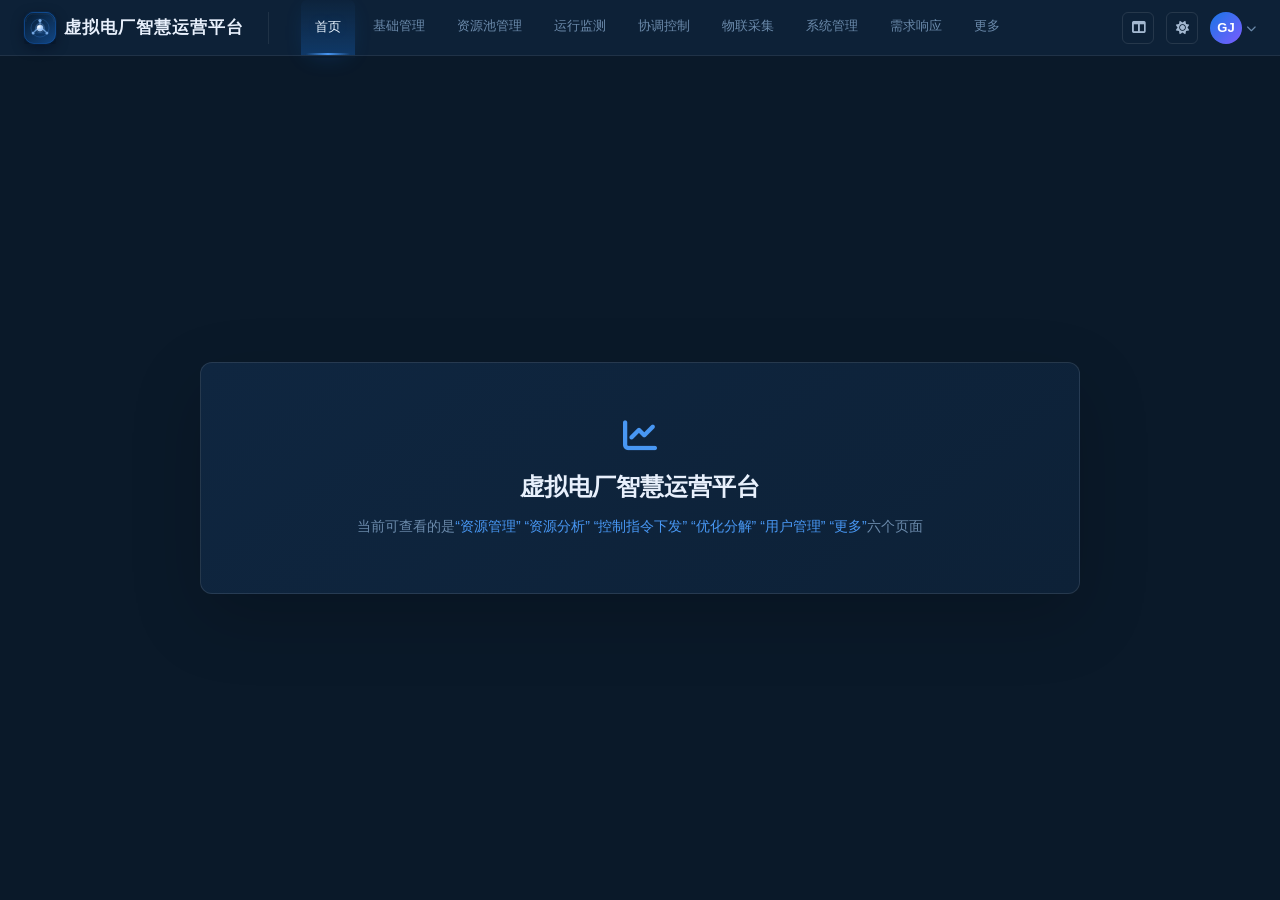
==== index.html @ 4fdeabca "Restore original bold system title: index.html" ====
<!DOCTYPE html>
<html lang="zh-CN" data-theme="dark" data-nav-layout="top">
<head>
<meta charset="UTF-8">
<meta name="viewport" content="width=device-width,initial-scale=1.0">
<title>虚拟电厂智慧运营平台</title>
<link rel="stylesheet" href="https://cdnjs.cloudflare.com/ajax/libs/font-awesome/6.5.1/css/all.min.css">
<style>
:root{--page-bg:#071526;--card-bg:#0d2137;--border:rgba(127,179,239,.16);--text:#e8f0fc;--muted:#8fa7c2;--primary:#4897f3;font-family:"Microsoft YaHei","PingFang SC",sans-serif}*{box-sizing:border-box}body{margin:0;min-width:1180px;color:var(--text);background:radial-gradient(circle at 75% 12%,rgba(23,118,229,.13),transparent 32%),var(--page-bg)}.header{height:56px;display:flex;align-items:center;padding:0 24px;background:rgba(13,33,55,.98);border-bottom:1px solid var(--border)}.brand{display:flex;align-items:center;gap:8px;padding-right:24px;margin-right:28px;border-right:1px solid var(--border)}.logo{width:32px;height:32px;display:grid;place-items:center;border-radius:10px;background:linear-gradient(145deg,#061d35,#114480);border:1px solid rgba(23,118,229,.3);color:#b9d9ff}.brand span{font-size:17px;font-weight:700;letter-spacing:1px;white-space:nowrap}.nav{height:100%;display:flex;gap:4px}.item{position:relative;display:flex;align-items:center;padding:0 14px;font-size:13px;font-weight:500;color:var(--muted);cursor:pointer}.item:hover{color:var(--text);background:rgba(72,151,243,.06)}.item.active{font-weight:600;color:var(--text);background:linear-gradient(rgba(23,118,229,.03),rgba(23,118,229,.24))}.item.active:after{content:"";position:absolute;left:12%;right:12%;bottom:0;height:2px;background:var(--primary)}.submenu{display:none;position:absolute;left:0;top:52px;z-index:10;min-width:156px;padding:6px;background:#fff;border:1px solid #dce6f2;border-radius:6px;box-shadow:0 10px 30px rgba(0,0,0,.22)}.item:hover .submenu{display:block}.sub{height:34px;display:flex;align-items:center;padding:0 12px;border-radius:4px;color:#52667d;font-weight:500;white-space:nowrap}.sub:hover{color:#1776e5;background:#edf5ff}.content{height:calc(100vh - 56px);display:grid;place-items:center;padding:32px}.welcome{width:min(880px,75vw);padding:56px;text-align:center;border:1px solid var(--border);border-radius:12px;background:linear-gradient(145deg,rgba(15,38,64,.92),rgba(9,27,47,.92));box-shadow:0 24px 70px rgba(0,0,0,.18)}.welcome i{font-size:34px;color:var(--primary);margin-bottom:18px}.welcome h1{margin:0 0 12px;font-size:24px}.welcome p{margin:0;color:var(--muted);font-size:14px}
</style>
<link rel="stylesheet" href="shared-theme.css"><link rel="stylesheet" href="shared-navigation.css?v=20260827-3"><link rel="stylesheet" href="shared-primary-menu-active.css">
<style>
body{min-width:0;background:var(--page-bg);font-family:var(--font-sans);color:var(--text-primary)}
.content{height:calc(100vh - var(--header-h));display:grid;place-items:center;padding:32px}
.welcome{width:min(880px,75vw);padding:56px;text-align:center;border:1px solid var(--border-default);border-radius:12px;background:linear-gradient(145deg,var(--card-bg-alt),var(--card-bg));box-shadow:0 24px 70px rgba(0,0,0,.18)}
.welcome i{font-size:34px;color:var(--primary-400);margin-bottom:18px}.welcome h1{margin:0 0 12px;color:var(--text-primary);font-size:24px;font-weight:700;line-height:32px}.welcome p{margin:0;color:var(--text-muted);font-size:14px;font-weight:400;line-height:22px}.welcome-link{color:var(--primary-400);text-decoration:none;cursor:pointer}.welcome-link:hover{color:var(--primary-300);text-decoration:underline;text-underline-offset:3px}.welcome-link:focus-visible{outline:2px solid var(--border-active);outline-offset:2px;border-radius:2px}
@media(max-width:767px){.content{padding:16px}.welcome{width:100%;padding:32px 24px}}
</style>
</head>
<body>
<header class="header"><div class="header-left"><div class="header-logo"><div class="header-logo-icon"><img src="vpp-logo.svg" width="32" height="32" alt=""></div><span class="header-logo-title">虚拟电厂智慧运营平台</span></div><nav class="header-nav"><div class="header-nav-item active">首页</div><div class="header-nav-item">基础管理</div><div class="header-nav-item header-nav-dropdown">资源池管理<div class="header-submenu"><div class="header-submenu-item" onclick="location.href='resource-list.html'">资源管理</div><div class="header-submenu-item">聚合管理</div><div class="header-submenu-item" onclick="location.href='resource-analysis.html'">资源分析</div></div></div><div class="header-nav-item header-nav-dropdown" tabindex="0" aria-expanded="false">运行监测<div class="header-submenu"><div class="header-submenu-item">历史数据查询</div><div class="header-submenu-item" onclick="location.href='control-command.html'">控制指令下发</div></div></div><div class="header-nav-item header-nav-dropdown">协调控制<div class="header-submenu"><div class="header-submenu-item">负荷预测</div><div class="header-submenu-item">方案管理</div><div class="header-submenu-item" onclick="location.href='optimization-decomposition.html'">优化分解</div><div class="header-submenu-item">分解下发审核</div><div class="header-submenu-item">响应方案管理监视</div></div></div><div class="header-nav-item">物联采集</div><div class="header-nav-item header-nav-dropdown">系统管理<div class="header-submenu"><div class="header-submenu-item" onclick="location.href='user-management.html'">用户管理</div><div class="header-submenu-item">角色管理</div><div class="header-submenu-item">权限管理</div></div></div><div class="header-nav-item">需求响应</div><div class="header-nav-item" onclick="location.href='filter-layout-examples.html'">更多</div></nav></div><div class="header-right"><button class="nav-layout-toggle" id="navLayoutToggle" onclick="toggleNavLayout()" aria-label="切换菜单布局"><i class="fa-solid fa-table-columns"></i></button><button class="theme-toggle" id="themeToggle" onclick="toggleTheme()" aria-label="切换主题"><i class="fa-solid fa-sun"></i></button><div class="header-avatar-wrapper"><div class="header-avatar">GJ</div><i class="fa-solid fa-chevron-down header-avatar-arrow"></i></div></div></header>
<main class="content"><section class="welcome"><i class="fa-solid fa-chart-line"></i><h1>虚拟电厂智慧运营平台</h1><p>当前可查看的是<a class="welcome-link" href="resource-list.html">“资源管理”</a> <a class="welcome-link" href="resource-analysis.html">“资源分析”</a> <a class="welcome-link" href="control-command.html">“控制指令下发”</a> <a class="welcome-link" href="optimization-decomposition.html">“优化分解”</a> <a class="welcome-link" href="user-management.html">“用户管理”</a> <a class="welcome-link" href="filter-layout-examples.html">“更多”</a>六个页面</p></section></main>
<script>function updateButtons(){const light=document.documentElement.dataset.theme==='light',side=document.documentElement.dataset.navLayout==='side';themeToggle.innerHTML='<i class="fa-solid fa-'+(light?'moon':'sun')+'"></i>';navLayoutToggle.innerHTML='<i class="fa-solid fa-'+(side?'window-maximize':'table-columns')+'"></i>'}function toggleTheme(){const root=document.documentElement;root.dataset.theme=root.dataset.theme==='light'?'dark':'light';localStorage.setItem('vpp-theme',root.dataset.theme);updateButtons()}function toggleNavLayout(){const root=document.documentElement;root.dataset.navLayout=root.dataset.navLayout==='side'?'top':'side';localStorage.setItem('vpp-nav-layout',root.dataset.navLayout);updateButtons()}document.documentElement.dataset.theme=localStorage.getItem('vpp-theme')||'dark';document.documentElement.dataset.navLayout=localStorage.getItem('vpp-nav-layout')||'top';updateButtons();</script></body>
</html>
---- shared-theme.css ----
/* Global theme tokens: the single visual source consumed by every prototype page. */
:root {
  --page-bg:#0A1929; --page:#0A1929;
  --card-bg:#0D2137; --card:#0D2137;
  --card-bg-alt:#0F2640; --card-alt:#0F2640; --surface-overlay:#0F2640;
  --text-primary:#E8F0FC; --text:#E8F0FC;
  --text-secondary:#A3B8D0; --secondary:#A3B8D0;
  --text-muted:#6B8AAB; --muted:#6B8AAB;
  --text-disabled:#4A5A70; --disabled:#4A5A70;
  --primary-300:#7FB3EF; --primary-400:#4897F3; --primary-500:#1776E5; --primary-600:#095AB8;
  --primary:#1776E5; --primary-light:#4897F3;
  --cyan-500:#00D4FF; --orange-500:#FFB547; --green-500:#00D68F; --red-500:#FF5757;
  --border-default:rgba(255,255,255,.10); --border-hover:rgba(255,255,255,.15);
  --border-active:rgba(22,104,220,.30); --border-divider:rgba(255,255,255,.08);
  --border-subtle:rgba(255,255,255,.06); --border-secondary:rgba(22,104,220,.45);
  --table-head-bg:#132D4A;
  --hover-bg:rgba(72,151,243,.07); --hover:rgba(72,151,243,.07);
  --overlay-shadow:0 8px 24px rgba(0,0,0,.40);
  --header-h:56px; --nav-sidebar-w:220px;
  --font-sans:-apple-system,BlinkMacSystemFont,"Segoe UI",Roboto,"PingFang SC","Noto Sans SC","Microsoft YaHei",sans-serif;
  --font:var(--font-sans);
}
:root[data-theme="light"] {
  --page-bg:#F3F7FC; --page:#F3F7FC;
  --card-bg:#FFF; --card:#FFF; --card-bg-alt:#FFF; --card-alt:#FFF; --surface-overlay:#FFF;
  --text-primary:#172B43; --text:#172B43; --text-secondary:#52667D; --secondary:#52667D;
  --text-muted:#75879A; --muted:#75879A; --text-disabled:#9BA9B8; --disabled:#9BA9B8;
  --border-default:rgba(23,43,67,.16); --border-hover:rgba(23,43,67,.24);
  --border-active:rgba(22,104,220,.38); --border-divider:rgba(25,56,89,.10);
  --border-subtle:rgba(23,43,67,.08); --hover-bg:rgba(23,118,229,.06); --hover:rgba(23,118,229,.06);
  --table-head-bg:#E5EDF7;
  --overlay-shadow:0 8px 24px rgba(23,43,67,.14);
}
body:has(.welcome) .content { margin-top:var(--header-h); }
---- shared-navigation.css ----
@font-face {
  font-family: "Alimama ShuHeiTi";
  font-weight: 700;
  src: url("https://at.alicdn.com/wf/webfont/kfq1sgJFWQ6g/cPCrTL8ewntCCMPMNgo40.woff2") format("woff2"),
       url("https://at.alicdn.com/wf/webfont/kfq1sgJFWQ6g/fu9Q_dW8qzsGtfSSU60a3.woff") format("woff");
  font-display: swap;
}

.header {
  position: fixed;
  inset: 0 0 auto;
  z-index: 200;
  height: var(--header-h, 56px);
  display: flex;
  align-items: stretch;
  padding: 0 24px;
  background: var(--card-bg, var(--card));
  border-bottom: 1px solid var(--border-divider, var(--divider));
}
.header-left { display: flex; align-items: center; min-width: 0; gap: 24px; }
.header-logo { display: flex; align-items: center; gap: 8px; padding-right: 24px; margin-right: 8px; border-right: 1px solid var(--border-divider, var(--divider)); white-space: nowrap; }
.header-logo-icon { width: 32px; height: 32px; flex: 0 0 32px; display: flex; align-items: center; justify-content: center; border-radius: 10px; background: linear-gradient(145deg,#061D35 0%,#0B2B4F 35%,#114480 100%); border: 1px solid rgba(23,118,229,.30); box-shadow: 0 4px 12px rgba(3,12,27,.50),0 0 0 1px rgba(23,118,229,.08),inset 0 1px 0 rgba(255,255,255,.05); }
.header-logo-icon svg { width: 20px; height: 20px; }
.header-logo-title { font-family: "Alimama ShuHeiTi", var(--font-sans, var(--font)); font-size: 17px; font-weight: 700; font-style: normal; line-height: 24px; letter-spacing: 1px; color: var(--text-primary, var(--text)); white-space: nowrap; }
.header-nav { height: 100%; display: flex; align-items: stretch; gap: 4px; }
.header-logo-title { font-synthesis:weight; -webkit-font-smoothing:antialiased; -moz-osx-font-smoothing:grayscale; }
.header-nav-item,.header-submenu-item { font-synthesis:none; -webkit-font-smoothing:antialiased; -moz-osx-font-smoothing:grayscale; text-rendering:geometricPrecision; }
.header-nav-item,.header-submenu-item { font-family: var(--font-sans, var(--font)); font-size: 13px; font-weight: 500; font-style: normal; line-height: 1.4; letter-spacing: 0; }
.header-nav-item { position: relative; display: flex; align-items: center; padding: 6px 14px; margin-bottom: -1px; border-bottom: 3px solid transparent; border-radius: 6px 6px 0 0; color: var(--text-muted, var(--muted)); white-space: nowrap; cursor: pointer; user-select: none; transition: all 200ms ease; }
.header-nav-item::after { content:""; position:absolute; left:50%; right:auto; bottom:0; width:0; height:2px; border-radius:2px 2px 0 0; transform:translateX(-50%); background:linear-gradient(90deg,transparent 0%,rgba(72,151,243,.3) 15%,#4897F3 35%,#7FB3EF 50%,#4897F3 65%,rgba(72,151,243,.3) 85%,transparent 100%); opacity:0; transition:all 300ms cubic-bezier(.4,0,.2,1); }
.header-nav-item::before { content:""; position:absolute; top:0; left:22%; right:22%; height:1px; background:linear-gradient(90deg,transparent,rgba(72,151,243,.35),transparent); opacity:0; transition:all 250ms ease; }
.header-nav-item:hover { color: var(--text-primary, var(--text)); background: rgba(72,151,243,.06); box-shadow: inset 0 -1px 0 rgba(23,118,229,.15); }
.header-nav-item:hover::after { width:50%; opacity:.6; }.header-nav-item:hover::before { opacity:.4; }
.header-nav-item.active { margin-bottom: -3px; color: #E8F4FF; font-weight: 600; background: linear-gradient(180deg,rgba(23,118,229,.03),rgba(23,118,229,.28)); box-shadow: 0 4px 24px -10px rgba(23,118,229,.32); }
.header-nav-item.active::before { opacity:1; background:linear-gradient(90deg,transparent,rgba(72,151,243,.5),transparent); }
.header-nav-item.active::after { left:10%; right:10%; width:auto; transform:none; opacity:1; filter:none; box-shadow:0 0 6px rgba(23,118,229,.6),0 0 18px rgba(23,118,229,.35),0 0 36px rgba(23,118,229,.15),0 1px 0 rgba(23,118,229,.4); }
:root[data-theme="light"] .header-nav-item.active { color: var(--text-primary, var(--text)); background: linear-gradient(180deg,rgba(23,118,229,.01),rgba(23,118,229,.12)); box-shadow: 0 4px 20px -12px rgba(23,118,229,.16); }
.header-nav-dropdown { position: relative; }
.header-submenu { position: absolute; top: 100%; left: 0; z-index: 1000; min-width: 180px; padding: 6px 0; background: linear-gradient(180deg,#0F1D32 0%,#0C182B 100%); border: 1px solid var(--border-default, var(--border)); border-radius: 0 0 8px 8px; box-shadow: 0 8px 32px rgba(0,0,0,.50),0 0 20px -4px rgba(23,118,229,.15); opacity: 0; visibility: hidden; transform: translateY(-4px); transition: opacity 200ms ease,transform 200ms ease,visibility 200ms ease; }
.header-nav-dropdown:hover .header-submenu,.header-nav-dropdown:focus-within .header-submenu,.header-nav-dropdown.open .header-submenu { opacity: 1; visibility: visible; transform: none; }
.header-submenu-item { position: relative; display: flex; align-items: center; min-height: 38px; margin: 2px 6px; padding: 0 16px 0 28px; border-radius: 6px; color: var(--text-secondary, var(--secondary)); white-space: nowrap; cursor: pointer; transition: color 160ms ease,background 160ms ease; }
.header-submenu-item:hover { color: #D7E9FF; background: linear-gradient(90deg,rgba(23,118,229,.13),rgba(23,118,229,.05)); }
.header-submenu-item.active { color: #FFF; font-weight: 600; background: linear-gradient(90deg,rgba(23,118,229,.28),rgba(23,118,229,.12)); box-shadow: inset 0 0 0 1px rgba(91,160,245,.10); }
.header-submenu-item.active::after { content: ""; position: absolute; left: 10px; top: 50%; width: 3px; height: 12px; border-radius: 3px; background: var(--primary-400, var(--primary-light)); transform: translateY(-50%); }
:root[data-theme="light"] .header-submenu { background: #FFF; box-shadow: 0 8px 24px rgba(23,43,67,.14); }
:root[data-theme="light"] .header-submenu-item { color: #4F647A; }
:root[data-theme="light"] .header-submenu-item:hover { color: #165EA8; background: linear-gradient(90deg,rgba(23,118,229,.09),rgba(23,118,229,.035)); }
:root[data-theme="light"] .header-submenu-item.active { color: #174F8F; background: linear-gradient(90deg,rgba(23,118,229,.15),rgba(23,118,229,.07)); }
.header-right { margin-left: auto; display: flex; align-items: center; gap: 12px; }
.nav-layout-toggle,.theme-toggle { width: 32px; height: 32px; padding: 0; border: 1px solid var(--border-default, var(--border)); border-radius: 6px; background: transparent; color: var(--text-secondary, var(--secondary)); cursor: pointer; }
.nav-layout-toggle:hover,.theme-toggle:hover { color: var(--primary-400, var(--primary-light)); background: rgba(23,118,229,.08); }
.header-avatar-wrapper { position: relative; display: flex; align-items: center; gap: 4px; cursor: pointer; user-select: none; }
.header-avatar { width: 32px; height: 32px; display: grid; place-items: center; border-radius: 50%; background: linear-gradient(135deg,var(--primary-500, var(--primary)),#7C5CFF); color: #FFF; font: 600 13px/1 var(--font-sans, var(--font)); transition: transform 200ms ease,box-shadow 200ms ease; }
.header-avatar-wrapper:hover .header-avatar { transform: scale(1.05); box-shadow: 0 0 0 2px rgba(72,151,243,.25); }
.header-avatar-arrow { font-size: 10px; color: var(--text-muted, var(--muted)); transition: transform 200ms ease; }
.header-avatar-wrapper.open .header-avatar-arrow { transform: rotate(180deg); }
.dropdown-panel--avatar { display: none; position: absolute; top: calc(100% + 8px); right: 0; z-index: 1000; min-width: 120px; padding: 4px; background: var(--card-bg-alt, var(--card-alt)); border: 1px solid var(--border-default, var(--border)); border-radius: 8px; box-shadow: 0 8px 24px rgba(0,0,0,.40); }
.dropdown-panel--avatar.show { display: block; }
.dropdown-option { padding: 10px 14px; border-radius: 6px; color: var(--text-secondary, var(--secondary)); font-size: 14px; text-align: center; white-space: nowrap; cursor: pointer; }
.dropdown-option:hover { color: var(--text-primary, var(--text)); background: var(--hover-bg, var(--hover)); }
.dropdown-divider { height: 1px; margin: 2px 8px; background: var(--border-divider, var(--divider)); }
:root[data-nav-layout="side"] .header-nav { position: fixed; top: var(--header-h,56px); bottom: 0; left: 0; width: var(--nav-sidebar-w,220px); height: auto; padding: 16px 12px; flex-direction: column; background: var(--card-bg, var(--card)); border-right: 1px solid var(--border-divider, var(--divider)); }
:root[data-nav-layout="side"] .header-nav-item { min-height: 40px; margin: 0; border: 0; border-radius: 6px; }
:root[data-nav-layout="side"] .header-nav-item::before { display:none; }
:root[data-nav-layout="side"] .header-nav-item.active::after { left: 0; right: auto; top: 18%; bottom: 18%; width: 2px; height: auto; transform:none; background: var(--primary-400, var(--primary-light)); }
:root[data-nav-layout="side"] .header-submenu { top: 0; left: calc(100% + 4px); border-radius: 8px; }
:root[data-nav-layout="side"] .header-logo { border-right: 0; }

/* Shared breadcrumb component. */
.breadcrumb { position: static; height: 40px; min-height: 40px; display: flex; align-items: center; margin: 0 0 16px; padding: 0; background: transparent; border-bottom: 1px solid var(--border-subtle); }
.breadcrumb-list { display: flex; align-items: center; gap: 8px; font-size: 12px; line-height: 1.4; }
.breadcrumb-item { color: var(--text-secondary); cursor: pointer; transition: color 150ms ease; }
.breadcrumb-item:hover { color: var(--primary-400); }
.breadcrumb-item.current, .breadcrumb-item.current:hover { color: var(--text-secondary); cursor: default; }
.breadcrumb-separator { color: var(--text-disabled); font-size: 12px; }
---- shared-primary-menu-active.css ----
/* Canonical primary-menu Active state, based on optimization-decomposition.html. */
.header-nav-item.active,
.nav-item.active,
.item.active {
  margin-bottom: -3px;
  color: #E8F4FF;
  font-weight: 600;
  background: linear-gradient(180deg,rgba(23,118,229,.03),rgba(23,118,229,.28));
  box-shadow: 0 4px 24px -10px rgba(23,118,229,.32);
  text-shadow: 0 0 14px rgba(72,151,243,.14);
}
.header-nav-item.active::before,
.nav-item.active::before,
.item.active::before { display: none; }
.header-nav-item.active::after,
.nav-item.active::after,
.item.active::after {
  content: "";
  position: absolute;
  left: 10%;
  right: 10%;
  bottom: 0;
  width: auto;
  height: 2px;
  transform: none;
  border-radius: 0;
  background: linear-gradient(90deg,transparent,var(--primary-400,var(--primary-light,var(--primary))),transparent);
  opacity: 1;
  filter: none;
  box-shadow: none;
}
:root[data-theme="light"] .header-nav-item.active,
:root[data-theme="light"] .nav-item.active,
:root[data-theme="light"] .item.active {
  color: var(--text-primary,var(--text));
  background: linear-gradient(180deg,rgba(23,118,229,.01),rgba(23,118,229,.12));
  box-shadow: 0 4px 20px -12px rgba(23,118,229,.16);
  text-shadow: none;
}
:root[data-nav-layout="side"] .header-nav-item.active::after,
:root[data-nav-layout="side"] .nav-item.active::after {
  left: 0;
  right: auto;
  top: 18%;
  bottom: 18%;
  width: 2px;
  height: auto;
  background: var(--primary-400,var(--primary-light,var(--primary)));
}
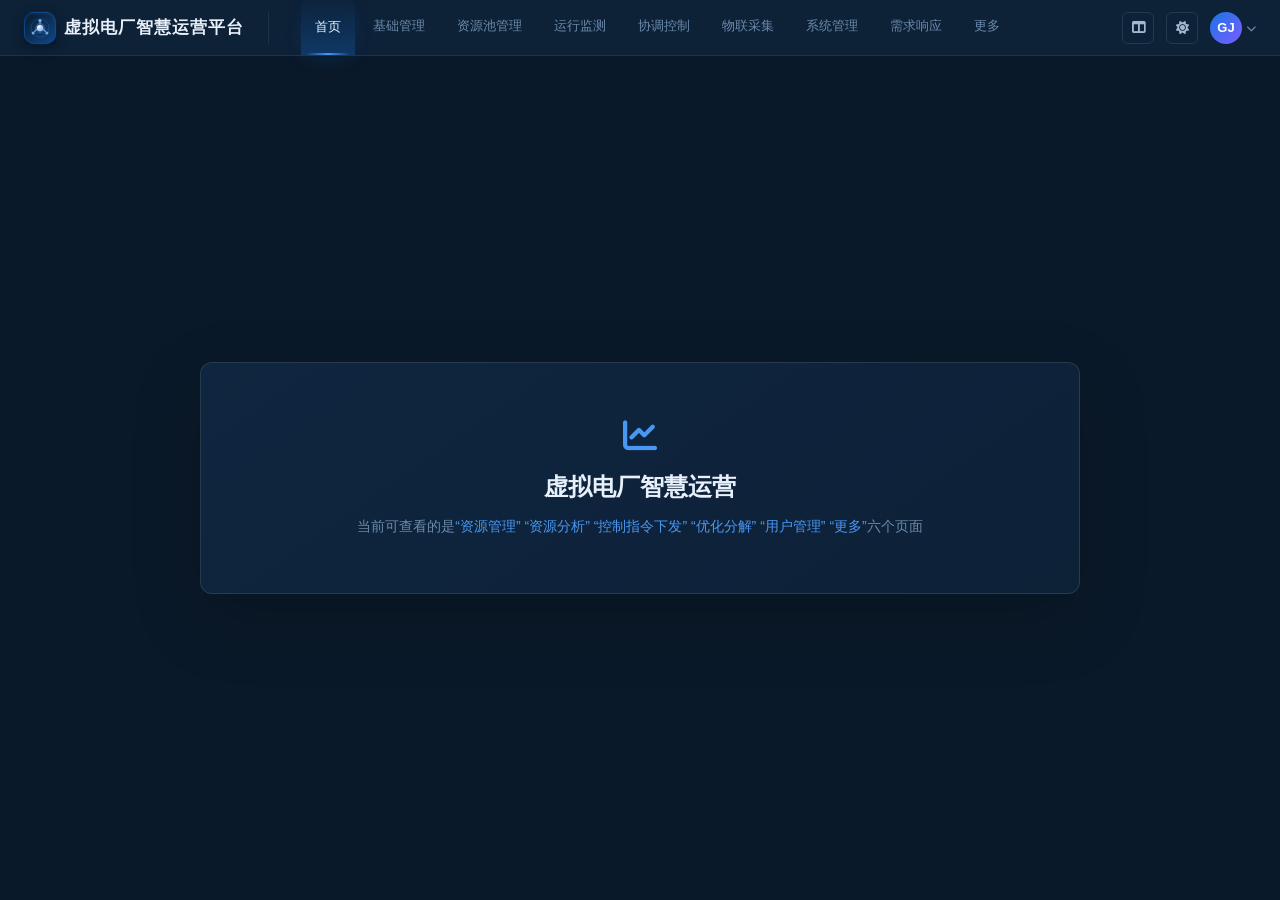
==== commit 1f3c4e3e: "Sync homepage title" ====
--- a/index.html
+++ b/index.html
@@ -19,6 +19,6 @@
 </head>
 <body>
 <header class="header"><div class="header-left"><div class="header-logo"><div class="header-logo-icon"><img src="vpp-logo.svg" width="32" height="32" alt=""></div><span class="header-logo-title">虚拟电厂智慧运营平台</span></div><nav class="header-nav"><div class="header-nav-item active">首页</div><div class="header-nav-item">基础管理</div><div class="header-nav-item header-nav-dropdown">资源池管理<div class="header-submenu"><div class="header-submenu-item" onclick="location.href='resource-list.html'">资源管理</div><div class="header-submenu-item">聚合管理</div><div class="header-submenu-item" onclick="location.href='resource-analysis.html'">资源分析</div></div></div><div class="header-nav-item header-nav-dropdown" tabindex="0" aria-expanded="false">运行监测<div class="header-submenu"><div class="header-submenu-item">历史数据查询</div><div class="header-submenu-item" onclick="location.href='control-command.html'">控制指令下发</div></div></div><div class="header-nav-item header-nav-dropdown">协调控制<div class="header-submenu"><div class="header-submenu-item">负荷预测</div><div class="header-submenu-item">方案管理</div><div class="header-submenu-item" onclick="location.href='optimization-decomposition.html'">优化分解</div><div class="header-submenu-item">分解下发审核</div><div class="header-submenu-item">响应方案管理监视</div></div></div><div class="header-nav-item">物联采集</div><div class="header-nav-item header-nav-dropdown">系统管理<div class="header-submenu"><div class="header-submenu-item" onclick="location.href='user-management.html'">用户管理</div><div class="header-submenu-item">角色管理</div><div class="header-submenu-item">权限管理</div></div></div><div class="header-nav-item">需求响应</div><div class="header-nav-item" onclick="location.href='filter-layout-examples.html'">更多</div></nav></div><div class="header-right"><button class="nav-layout-toggle" id="navLayoutToggle" onclick="toggleNavLayout()" aria-label="切换菜单布局"><i class="fa-solid fa-table-columns"></i></button><button class="theme-toggle" id="themeToggle" onclick="toggleTheme()" aria-label="切换主题"><i class="fa-solid fa-sun"></i></button><div class="header-avatar-wrapper"><div class="header-avatar">GJ</div><i class="fa-solid fa-chevron-down header-avatar-arrow"></i></div></div></header>
-<main class="content"><section class="welcome"><i class="fa-solid fa-chart-line"></i><h1>虚拟电厂智慧运营平台</h1><p>当前可查看的是<a class="welcome-link" href="resource-list.html">“资源管理”</a> <a class="welcome-link" href="resource-analysis.html">“资源分析”</a> <a class="welcome-link" href="control-command.html">“控制指令下发”</a> <a class="welcome-link" href="optimization-decomposition.html">“优化分解”</a> <a class="welcome-link" href="user-management.html">“用户管理”</a> <a class="welcome-link" href="filter-layout-examples.html">“更多”</a>六个页面</p></section></main>
+<main class="content"><section class="welcome"><i class="fa-solid fa-chart-line"></i><h1>虚拟电厂智慧运营</h1><p>当前可查看的是<a class="welcome-link" href="resource-list.html">“资源管理”</a> <a class="welcome-link" href="resource-analysis.html">“资源分析”</a> <a class="welcome-link" href="control-command.html">“控制指令下发”</a> <a class="welcome-link" href="optimization-decomposition.html">“优化分解”</a> <a class="welcome-link" href="user-management.html">“用户管理”</a> <a class="welcome-link" href="filter-layout-examples.html">“更多”</a>六个页面</p></section></main>
 <script>function updateButtons(){const light=document.documentElement.dataset.theme==='light',side=document.documentElement.dataset.navLayout==='side';themeToggle.innerHTML='<i class="fa-solid fa-'+(light?'moon':'sun')+'"></i>';navLayoutToggle.innerHTML='<i class="fa-solid fa-'+(side?'window-maximize':'table-columns')+'"></i>'}function toggleTheme(){const root=document.documentElement;root.dataset.theme=root.dataset.theme==='light'?'dark':'light';localStorage.setItem('vpp-theme',root.dataset.theme);updateButtons()}function toggleNavLayout(){const root=document.documentElement;root.dataset.navLayout=root.dataset.navLayout==='side'?'top':'side';localStorage.setItem('vpp-nav-layout',root.dataset.navLayout);updateButtons()}document.documentElement.dataset.theme=localStorage.getItem('vpp-theme')||'dark';document.documentElement.dataset.navLayout=localStorage.getItem('vpp-nav-layout')||'top';updateButtons();</script></body>
 </html>
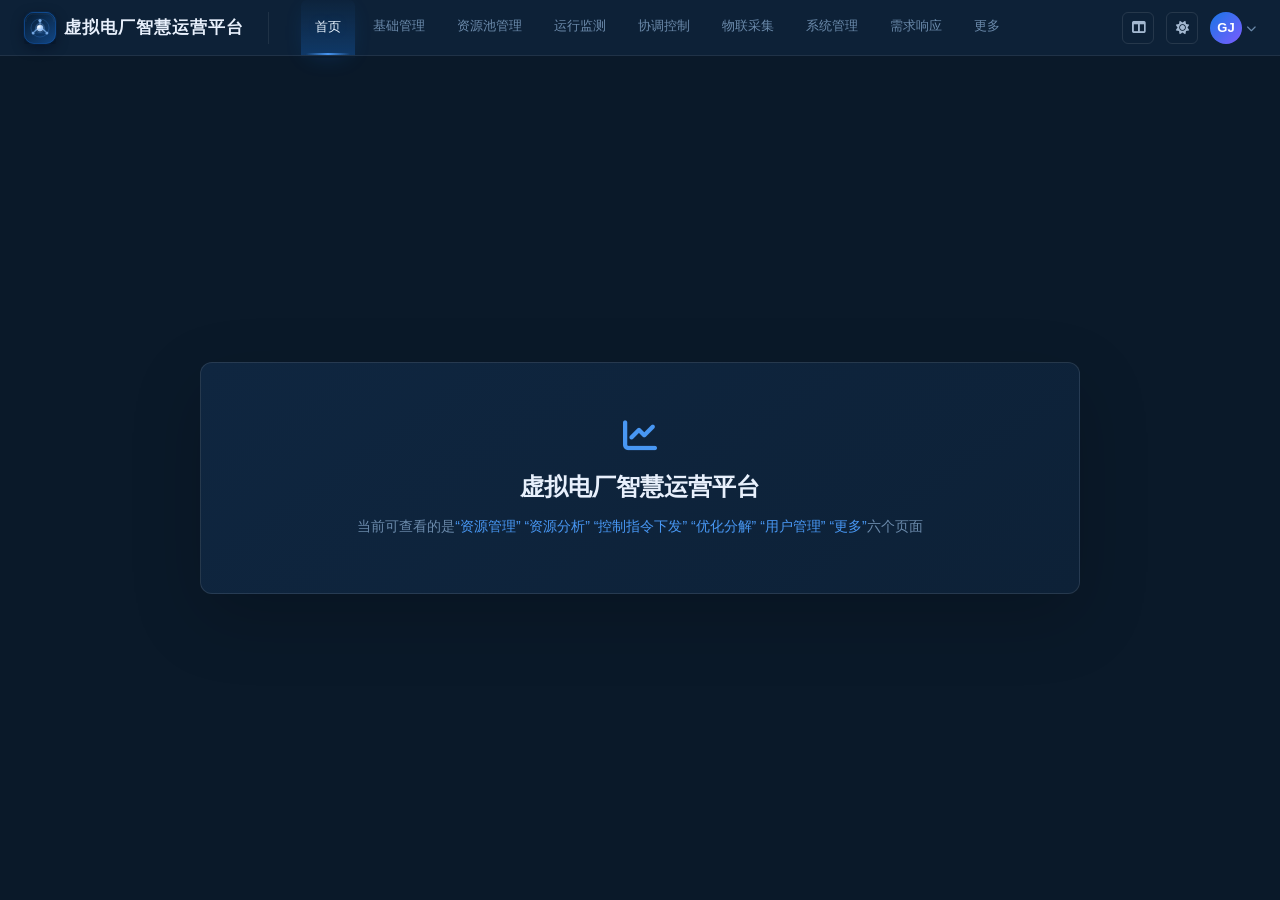
==== commit 2f2ae31b: "Revert homepage title" ====
--- a/index.html
+++ b/index.html
@@ -19,6 +19,6 @@
 </head>
 <body>
 <header class="header"><div class="header-left"><div class="header-logo"><div class="header-logo-icon"><img src="vpp-logo.svg" width="32" height="32" alt=""></div><span class="header-logo-title">虚拟电厂智慧运营平台</span></div><nav class="header-nav"><div class="header-nav-item active">首页</div><div class="header-nav-item">基础管理</div><div class="header-nav-item header-nav-dropdown">资源池管理<div class="header-submenu"><div class="header-submenu-item" onclick="location.href='resource-list.html'">资源管理</div><div class="header-submenu-item">聚合管理</div><div class="header-submenu-item" onclick="location.href='resource-analysis.html'">资源分析</div></div></div><div class="header-nav-item header-nav-dropdown" tabindex="0" aria-expanded="false">运行监测<div class="header-submenu"><div class="header-submenu-item">历史数据查询</div><div class="header-submenu-item" onclick="location.href='control-command.html'">控制指令下发</div></div></div><div class="header-nav-item header-nav-dropdown">协调控制<div class="header-submenu"><div class="header-submenu-item">负荷预测</div><div class="header-submenu-item">方案管理</div><div class="header-submenu-item" onclick="location.href='optimization-decomposition.html'">优化分解</div><div class="header-submenu-item">分解下发审核</div><div class="header-submenu-item">响应方案管理监视</div></div></div><div class="header-nav-item">物联采集</div><div class="header-nav-item header-nav-dropdown">系统管理<div class="header-submenu"><div class="header-submenu-item" onclick="location.href='user-management.html'">用户管理</div><div class="header-submenu-item">角色管理</div><div class="header-submenu-item">权限管理</div></div></div><div class="header-nav-item">需求响应</div><div class="header-nav-item" onclick="location.href='filter-layout-examples.html'">更多</div></nav></div><div class="header-right"><button class="nav-layout-toggle" id="navLayoutToggle" onclick="toggleNavLayout()" aria-label="切换菜单布局"><i class="fa-solid fa-table-columns"></i></button><button class="theme-toggle" id="themeToggle" onclick="toggleTheme()" aria-label="切换主题"><i class="fa-solid fa-sun"></i></button><div class="header-avatar-wrapper"><div class="header-avatar">GJ</div><i class="fa-solid fa-chevron-down header-avatar-arrow"></i></div></div></header>
-<main class="content"><section class="welcome"><i class="fa-solid fa-chart-line"></i><h1>虚拟电厂智慧运营</h1><p>当前可查看的是<a class="welcome-link" href="resource-list.html">“资源管理”</a> <a class="welcome-link" href="resource-analysis.html">“资源分析”</a> <a class="welcome-link" href="control-command.html">“控制指令下发”</a> <a class="welcome-link" href="optimization-decomposition.html">“优化分解”</a> <a class="welcome-link" href="user-management.html">“用户管理”</a> <a class="welcome-link" href="filter-layout-examples.html">“更多”</a>六个页面</p></section></main>
+<main class="content"><section class="welcome"><i class="fa-solid fa-chart-line"></i><h1>虚拟电厂智慧运营平台</h1><p>当前可查看的是<a class="welcome-link" href="resource-list.html">“资源管理”</a> <a class="welcome-link" href="resource-analysis.html">“资源分析”</a> <a class="welcome-link" href="control-command.html">“控制指令下发”</a> <a class="welcome-link" href="optimization-decomposition.html">“优化分解”</a> <a class="welcome-link" href="user-management.html">“用户管理”</a> <a class="welcome-link" href="filter-layout-examples.html">“更多”</a>六个页面</p></section></main>
 <script>function updateButtons(){const light=document.documentElement.dataset.theme==='light',side=document.documentElement.dataset.navLayout==='side';themeToggle.innerHTML='<i class="fa-solid fa-'+(light?'moon':'sun')+'"></i>';navLayoutToggle.innerHTML='<i class="fa-solid fa-'+(side?'window-maximize':'table-columns')+'"></i>'}function toggleTheme(){const root=document.documentElement;root.dataset.theme=root.dataset.theme==='light'?'dark':'light';localStorage.setItem('vpp-theme',root.dataset.theme);updateButtons()}function toggleNavLayout(){const root=document.documentElement;root.dataset.navLayout=root.dataset.navLayout==='side'?'top':'side';localStorage.setItem('vpp-nav-layout',root.dataset.navLayout);updateButtons()}document.documentElement.dataset.theme=localStorage.getItem('vpp-theme')||'dark';document.documentElement.dataset.navLayout=localStorage.getItem('vpp-nav-layout')||'top';updateButtons();</script></body>
 </html>
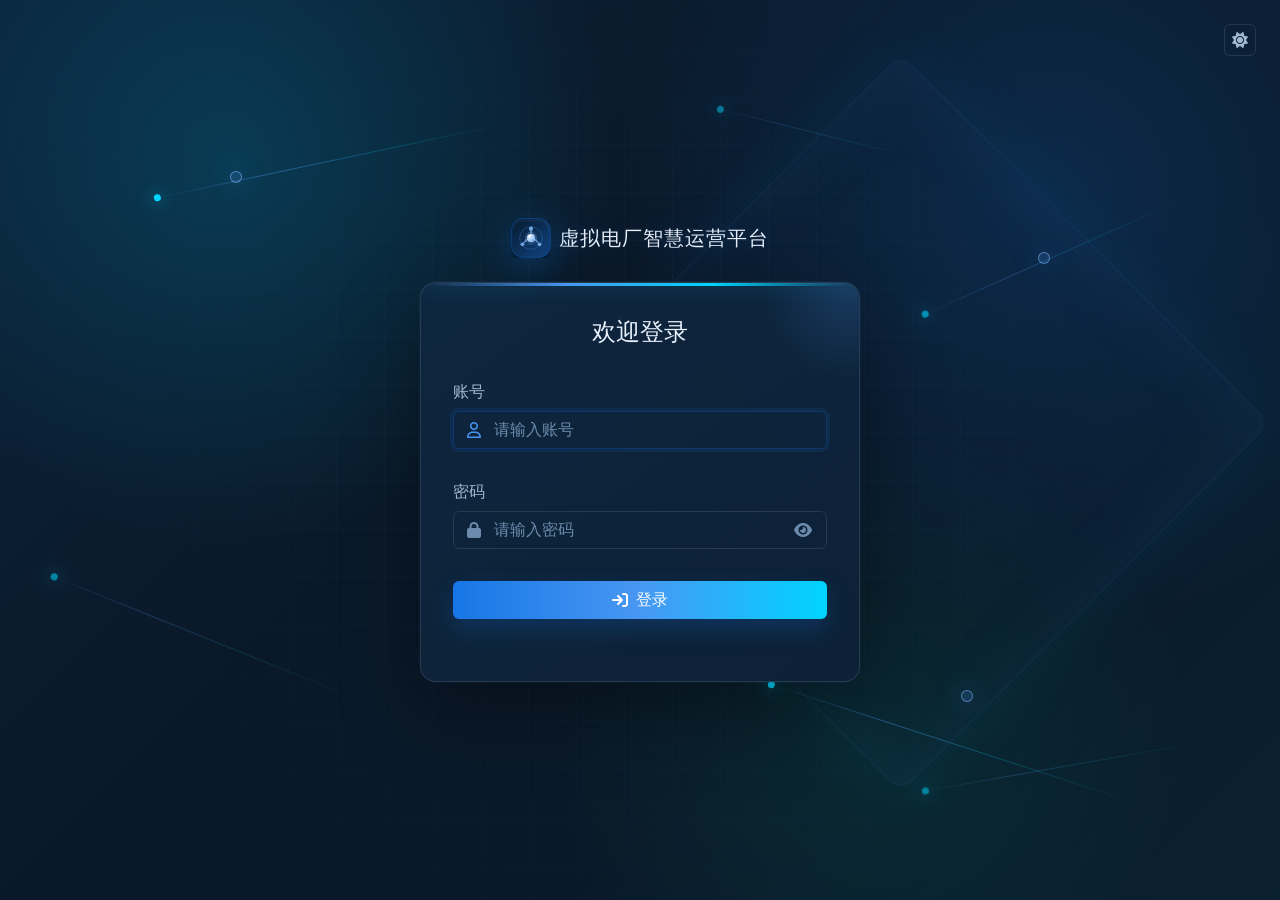
==== commit 31d751d3: "Sync login page index" ====
--- a/index.html
+++ b/index.html
@@ -1,24 +1,767 @@
 <!DOCTYPE html>
-<html lang="zh-CN" data-theme="dark" data-nav-layout="top">
+<html lang="zh-CN" data-theme="dark">
 <head>
 <meta charset="UTF-8">
-<meta name="viewport" content="width=device-width,initial-scale=1.0">
-<title>虚拟电厂智慧运营平台</title>
+<meta name="viewport" content="width=device-width, initial-scale=1.0">
+<title>登录 - 虚拟电厂智慧运营平台</title>
+<script>
+try {
+  document.documentElement.dataset.theme = localStorage.getItem('vpp-theme') || 'dark';
+} catch (e) {}
+</script>
+<link rel="stylesheet" href="shared-theme.css">
 <link rel="stylesheet" href="https://cdnjs.cloudflare.com/ajax/libs/font-awesome/6.5.1/css/all.min.css">
 <style>
-:root{--page-bg:#071526;--card-bg:#0d2137;--border:rgba(127,179,239,.16);--text:#e8f0fc;--muted:#8fa7c2;--primary:#4897f3;font-family:"Microsoft YaHei","PingFang SC",sans-serif}*{box-sizing:border-box}body{margin:0;min-width:1180px;color:var(--text);background:radial-gradient(circle at 75% 12%,rgba(23,118,229,.13),transparent 32%),var(--page-bg)}.header{height:56px;display:flex;align-items:center;padding:0 24px;background:rgba(13,33,55,.98);border-bottom:1px solid var(--border)}.brand{display:flex;align-items:center;gap:8px;padding-right:24px;margin-right:28px;border-right:1px solid var(--border)}.logo{width:32px;height:32px;display:grid;place-items:center;border-radius:10px;background:linear-gradient(145deg,#061d35,#114480);border:1px solid rgba(23,118,229,.3);color:#b9d9ff}.brand span{font-size:17px;font-weight:700;letter-spacing:1px;white-space:nowrap}.nav{height:100%;display:flex;gap:4px}.item{position:relative;display:flex;align-items:center;padding:0 14px;font-size:13px;font-weight:500;color:var(--muted);cursor:pointer}.item:hover{color:var(--text);background:rgba(72,151,243,.06)}.item.active{font-weight:600;color:var(--text);background:linear-gradient(rgba(23,118,229,.03),rgba(23,118,229,.24))}.item.active:after{content:"";position:absolute;left:12%;right:12%;bottom:0;height:2px;background:var(--primary)}.submenu{display:none;position:absolute;left:0;top:52px;z-index:10;min-width:156px;padding:6px;background:#fff;border:1px solid #dce6f2;border-radius:6px;box-shadow:0 10px 30px rgba(0,0,0,.22)}.item:hover .submenu{display:block}.sub{height:34px;display:flex;align-items:center;padding:0 12px;border-radius:4px;color:#52667d;font-weight:500;white-space:nowrap}.sub:hover{color:#1776e5;background:#edf5ff}.content{height:calc(100vh - 56px);display:grid;place-items:center;padding:32px}.welcome{width:min(880px,75vw);padding:56px;text-align:center;border:1px solid var(--border);border-radius:12px;background:linear-gradient(145deg,rgba(15,38,64,.92),rgba(9,27,47,.92));box-shadow:0 24px 70px rgba(0,0,0,.18)}.welcome i{font-size:34px;color:var(--primary);margin-bottom:18px}.welcome h1{margin:0 0 12px;font-size:24px}.welcome p{margin:0;color:var(--muted);font-size:14px}
-</style>
-<link rel="stylesheet" href="shared-theme.css"><link rel="stylesheet" href="shared-navigation.css?v=20260827-3"><link rel="stylesheet" href="shared-primary-menu-active.css">
-<style>
-body{min-width:0;background:var(--page-bg);font-family:var(--font-sans);color:var(--text-primary)}
-.content{height:calc(100vh - var(--header-h));display:grid;place-items:center;padding:32px}
-.welcome{width:min(880px,75vw);padding:56px;text-align:center;border:1px solid var(--border-default);border-radius:12px;background:linear-gradient(145deg,var(--card-bg-alt),var(--card-bg));box-shadow:0 24px 70px rgba(0,0,0,.18)}
-.welcome i{font-size:34px;color:var(--primary-400);margin-bottom:18px}.welcome h1{margin:0 0 12px;color:var(--text-primary);font-size:24px;font-weight:700;line-height:32px}.welcome p{margin:0;color:var(--text-muted);font-size:14px;font-weight:400;line-height:22px}.welcome-link{color:var(--primary-400);text-decoration:none;cursor:pointer}.welcome-link:hover{color:var(--primary-300);text-decoration:underline;text-underline-offset:3px}.welcome-link:focus-visible{outline:2px solid var(--border-active);outline-offset:2px;border-radius:2px}
-@media(max-width:767px){.content{padding:16px}.welcome{width:100%;padding:32px 24px}}
+:root {
+  --space-1: 4px;
+  --space-2: 8px;
+  --space-3: 12px;
+  --space-4: 16px;
+  --space-6: 24px;
+  --space-8: 32px;
+  --space-12: 48px;
+  --space-16: 64px;
+  --radius-sm: 6px;
+  --radius-md: 8px;
+  --radius-lg: 12px;
+  --radius-xl: 16px;
+  --radius-full: 9999px;
+  --font-mono: "SF Mono", "Fira Code", "JetBrains Mono", Consolas, monospace;
+}
+
+* {
+  box-sizing: border-box;
+}
+
+html,
+body {
+  min-height: 100%;
+}
+
+body {
+  margin: 0;
+  min-width: 320px;
+  font-family: var(--font-sans);
+  color: var(--text-primary);
+  background:
+    radial-gradient(circle at 18% 18%, rgba(0, 212, 255, 0.16), transparent 30%),
+    radial-gradient(circle at 82% 22%, rgba(23, 118, 229, 0.18), transparent 34%),
+    radial-gradient(circle at 68% 82%, rgba(0, 214, 143, 0.08), transparent 28%),
+    linear-gradient(135deg, rgba(23, 118, 229, 0.09), transparent 42%),
+    linear-gradient(315deg, rgba(0, 212, 255, 0.04), transparent 34%),
+    var(--page-bg);
+}
+
+button,
+input {
+  font: inherit;
+}
+
+button {
+  border: 0;
+}
+
+.login-page {
+  position: relative;
+  isolation: isolate;
+  min-height: 100vh;
+  display: grid;
+  place-items: center;
+  padding: var(--space-8) var(--space-4);
+  overflow: hidden;
+}
+
+.login-page::before {
+  content: "";
+  position: absolute;
+  inset: 0;
+  z-index: -2;
+  pointer-events: none;
+  background:
+    linear-gradient(rgba(72, 151, 243, 0.07) 1px, transparent 1px),
+    linear-gradient(90deg, rgba(72, 151, 243, 0.07) 1px, transparent 1px);
+  background-size: 48px 48px;
+  mask-image: radial-gradient(circle at center, #000 0%, transparent 72%);
+}
+
+.login-page::after {
+  content: "";
+  position: absolute;
+  inset: 18% auto auto 50%;
+  z-index: -1;
+  width: 520px;
+  height: 520px;
+  pointer-events: none;
+  border: 1px solid rgba(72, 151, 243, 0.12);
+  border-radius: var(--radius-xl);
+  box-shadow: inset 0 0 80px rgba(72, 151, 243, 0.08), 0 0 80px rgba(0, 212, 255, 0.05);
+  transform: rotate(45deg);
+}
+
+.login-backdrop {
+  position: absolute;
+  inset: 0;
+  z-index: -1;
+  overflow: hidden;
+  pointer-events: none;
+}
+
+.energy-line {
+  position: absolute;
+  height: 1px;
+  background: linear-gradient(90deg, transparent, rgba(72, 151, 243, 0.42), rgba(0, 212, 255, 0.22), transparent);
+  transform-origin: left center;
+}
+
+.energy-line::after {
+  content: "";
+  position: absolute;
+  top: -3px;
+  left: 0;
+  width: 7px;
+  height: 7px;
+  border-radius: var(--radius-full);
+  background: var(--cyan-500);
+  box-shadow: 0 0 16px rgba(0, 212, 255, 0.8);
+  animation: energyTravel 4.8s linear infinite;
+}
+
+.energy-line.line-one {
+  top: 22%;
+  left: 12%;
+  width: 28vw;
+  transform: rotate(-12deg);
+}
+
+.energy-line.line-two {
+  right: 10%;
+  bottom: 24%;
+  width: 30vw;
+  transform: rotate(18deg);
+}
+
+.energy-line.line-two::after {
+  animation-delay: -2.4s;
+}
+
+.energy-line.line-three {
+  top: 35%;
+  right: 6%;
+  width: 22vw;
+  opacity: 0.62;
+  transform: rotate(-24deg);
+}
+
+.energy-line.line-four {
+  bottom: 36%;
+  left: 4%;
+  width: 25vw;
+  opacity: 0.58;
+  transform: rotate(22deg);
+}
+
+.energy-line.line-five {
+  top: 12%;
+  right: 28%;
+  width: 16vw;
+  opacity: 0.48;
+  transform: rotate(14deg);
+}
+
+.energy-line.line-six {
+  right: 6%;
+  bottom: 12%;
+  width: 22vw;
+  opacity: 0.52;
+  transform: rotate(-10deg);
+}
+
+.energy-line.line-three::after {
+  animation-delay: -1.8s;
+  animation-duration: 6.4s;
+}
+
+.energy-line.line-four::after {
+  animation-delay: -3.2s;
+  animation-duration: 6.8s;
+}
+
+.energy-line.line-five::after {
+  animation-delay: -4.4s;
+  animation-duration: 7.2s;
+}
+
+.energy-line.line-six::after {
+  animation-delay: -5.2s;
+  animation-duration: 7.6s;
+}
+
+.energy-node {
+  position: absolute;
+  width: 12px;
+  height: 12px;
+  border: 1px solid rgba(127, 179, 239, 0.56);
+  border-radius: var(--radius-full);
+  background: rgba(72, 151, 243, 0.18);
+  box-shadow: 0 0 24px rgba(72, 151, 243, 0.34);
+  animation: pulseNode 3.2s ease-in-out infinite;
+}
+
+.energy-node.node-one {
+  top: 19%;
+  left: 18%;
+}
+
+.energy-node.node-two {
+  right: 18%;
+  top: 28%;
+  animation-delay: 0.4s;
+}
+
+.energy-node.node-three {
+  right: 24%;
+  bottom: 22%;
+  animation-delay: 0.8s;
+}
+
+.login-shell {
+  position: relative;
+  z-index: 1;
+  width: min(100%, 440px);
+  animation: riseIn 520ms ease both;
+}
+
+.brand-lockup {
+  display: flex;
+  align-items: center;
+  justify-content: center;
+  gap: var(--space-2);
+  margin-bottom: var(--space-6);
+  text-shadow: 0 0 22px rgba(72, 151, 243, 0.28);
+}
+
+.brand-mark {
+  width: 40px;
+  height: 40px;
+  flex: 0 0 40px;
+  filter: drop-shadow(0 8px 18px rgba(23, 118, 229, 0.36));
+}
+
+.brand-name {
+  color: var(--text-primary);
+  font-size: 20px;
+  font-weight: var(--fw-bold);
+  line-height: 28px;
+  letter-spacing: 1px;
+  white-space: nowrap;
+}
+
+.login-card {
+  position: relative;
+  overflow: hidden;
+  padding: var(--space-8);
+  background: linear-gradient(145deg, rgba(15, 38, 64, 0.96), rgba(13, 33, 55, 0.96));
+  border: 1px solid var(--border-default);
+  border-radius: var(--radius-xl);
+  box-shadow: 0 28px 80px rgba(0, 0, 0, 0.36), 0 0 0 1px rgba(72, 151, 243, 0.08), inset 0 1px 0 rgba(255, 255, 255, 0.04);
+}
+
+.login-card::before {
+  content: "";
+  position: absolute;
+  inset: 0 0 auto;
+  z-index: 0;
+  height: 3px;
+  background: linear-gradient(90deg, transparent, var(--primary-400), var(--cyan-500), transparent);
+  box-shadow: 0 0 20px rgba(0, 212, 255, 0.42);
+}
+
+.login-card::after {
+  content: "";
+  position: absolute;
+  inset: -80px -80px auto auto;
+  width: 180px;
+  height: 180px;
+  z-index: 0;
+  border-radius: var(--radius-full);
+  background: radial-gradient(circle, rgba(72, 151, 243, 0.18), transparent 68%);
+  pointer-events: none;
+}
+
+.login-card > * {
+  position: relative;
+  z-index: 1;
+}
+
+:root[data-theme="light"] .login-card {
+  background: linear-gradient(145deg, rgba(255, 255, 255, 0.98), rgba(247, 250, 253, 0.98));
+  box-shadow: 0 24px 64px rgba(23, 43, 67, 0.12), 0 0 0 1px rgba(23, 118, 229, 0.04);
+}
+
+.login-heading {
+  margin-bottom: var(--space-8);
+  text-align: center;
+}
+
+.login-title {
+  margin: 0;
+  color: var(--text-primary);
+  font-size: 24px;
+  font-weight: var(--fw-semibold);
+  line-height: 34px;
+}
+
+.login-subtitle {
+  margin: var(--space-2) 0 0;
+  color: var(--text-muted);
+  font-size: var(--text-body-sm);
+  font-weight: var(--fw-regular);
+  line-height: 22px;
+}
+
+.login-form {
+  display: grid;
+  gap: var(--space-8);
+}
+
+.form-row {
+  display: grid;
+  gap: var(--space-2);
+}
+
+.form-label {
+  color: var(--text-secondary);
+  font-size: var(--text-body-sm);
+  font-weight: var(--fw-medium);
+  line-height: 22px;
+}
+
+.input-wrap {
+  position: relative;
+}
+
+.input-icon {
+  position: absolute;
+  top: 50%;
+  left: 14px;
+  color: var(--text-muted);
+  font-size: 16px;
+  line-height: 1;
+  pointer-events: none;
+  transform: translateY(-50%);
+  transition: color 150ms ease;
+}
+
+.input-wrap:focus-within .input-icon {
+  color: var(--primary-400);
+}
+
+.form-input {
+  width: 100%;
+  height: 38px;
+  padding: var(--space-3) var(--space-4);
+  color: var(--text-primary);
+  background: transparent;
+  border: 1px solid var(--border-default);
+  border-radius: var(--radius-sm);
+  outline: 0;
+  font-size: var(--text-body-sm);
+  font-weight: var(--fw-regular);
+  line-height: 22px;
+  transition: border-color 150ms ease, box-shadow 150ms ease, background-color 150ms ease;
+}
+
+.form-input::placeholder {
+  color: var(--text-muted);
+}
+
+.form-input:hover {
+  border-color: var(--border-hover);
+}
+
+.form-input:focus {
+  border-color: var(--border-active);
+  box-shadow: 0 0 0 3px rgba(23, 118, 229, 0.1);
+}
+
+.form-input.has-icon {
+  padding-left: 40px;
+}
+
+.form-input.has-toggle {
+  padding-right: 40px;
+}
+
+.password-toggle {
+  position: absolute;
+  top: 50%;
+  right: var(--space-2);
+  width: 32px;
+  height: 32px;
+  display: grid;
+  place-items: center;
+  color: var(--text-muted);
+  background: transparent;
+  border-radius: var(--radius-sm);
+  cursor: pointer;
+  transform: translateY(-50%);
+  transition: color 150ms ease, background-color 150ms ease;
+}
+
+.password-toggle:hover {
+  color: var(--text-secondary);
+  background: var(--hover-bg);
+}
+
+.password-toggle:focus-visible,
+.theme-toggle:focus-visible,
+.btn:focus-visible {
+  outline: 2px solid var(--primary-400);
+  outline-offset: 2px;
+}
+
+.form-error {
+  min-height: 18px;
+  color: var(--red-500);
+  font-size: var(--text-caption);
+  font-weight: var(--fw-regular);
+  line-height: 18px;
+}
+
+.form-error:empty {
+  display: none;
+}
+
+.form-input.is-error {
+  border-color: var(--red-500);
+  box-shadow: 0 0 0 3px rgba(255, 87, 87, 0.1);
+}
+
+.login-actions {
+  display: grid;
+  gap: var(--space-3);
+  margin-top: 0;
+}
+
+.btn {
+  min-height: 38px;
+  display: inline-flex;
+  align-items: center;
+  justify-content: center;
+  gap: var(--space-2);
+  padding: 0 var(--space-4);
+  border-radius: var(--radius-sm);
+  cursor: pointer;
+  font-size: var(--text-body-sm);
+  font-weight: var(--fw-medium);
+  line-height: 22px;
+  transition: background-color 150ms ease, color 150ms ease, border-color 150ms ease, box-shadow 150ms ease, transform 150ms ease;
+}
+
+.btn-md {
+  height: 38px;
+}
+
+.btn-primary {
+  color: #FFFFFF;
+  background: linear-gradient(90deg, var(--primary-500), var(--primary-400), var(--cyan-500));
+  box-shadow: 0 10px 24px rgba(23, 118, 229, 0.22);
+}
+
+.btn-primary:hover {
+  box-shadow: 0 14px 30px rgba(23, 118, 229, 0.32), 0 0 18px rgba(0, 212, 255, 0.18);
+  transform: translateY(-1px);
+}
+
+.btn-primary:active {
+  background: var(--primary-600);
+  transform: translateY(0);
+}
+
+.btn-primary:disabled {
+  color: var(--text-disabled);
+  background: #1E2D4A;
+  cursor: not-allowed;
+}
+
+.login-status {
+  min-height: 18px;
+  color: var(--green-500);
+  font-size: var(--text-caption);
+  line-height: 18px;
+  text-align: center;
+}
+
+.login-footer {
+  margin-top: var(--space-6);
+  color: var(--text-muted);
+  font-size: var(--text-caption);
+  line-height: 18px;
+  text-align: center;
+}
+
+.theme-toggle {
+  position: fixed;
+  top: var(--space-6);
+  right: var(--space-6);
+  z-index: 2;
+  width: 32px;
+  height: 32px;
+  display: grid;
+  place-items: center;
+  color: var(--text-secondary);
+  background: transparent;
+  border: 1px solid var(--border-default);
+  border-radius: var(--radius-sm);
+  cursor: pointer;
+  transition: color 150ms ease, background-color 150ms ease, border-color 150ms ease;
+}
+
+.theme-toggle:hover {
+  color: var(--primary-400);
+  background: var(--hover-bg);
+  border-color: var(--border-hover);
+}
+
+@keyframes riseIn {
+  from {
+    opacity: 0;
+    transform: translateY(12px);
+  }
+
+  to {
+    opacity: 1;
+    transform: translateY(0);
+  }
+}
+
+@keyframes pulseNode {
+  0%,
+  100% {
+    opacity: 0.45;
+    transform: scale(0.92);
+  }
+
+  50% {
+    opacity: 1;
+    transform: scale(1.12);
+  }
+}
+
+@keyframes energyTravel {
+  0% {
+    left: 0;
+    opacity: 0;
+  }
+
+  12% {
+    opacity: 1;
+  }
+
+  88% {
+    opacity: 1;
+  }
+
+  100% {
+    left: calc(100% - 7px);
+    opacity: 0;
+  }
+}
+
+@media (max-width: 639px) {
+  .login-page {
+    padding: var(--space-6) var(--space-4);
+  }
+
+  .login-card {
+    padding: var(--space-6) var(--space-4);
+  }
+
+  .brand-name {
+    font-size: 18px;
+  }
+
+  .energy-line,
+  .energy-node {
+    display: none;
+  }
+
+  .theme-toggle {
+    top: var(--space-4);
+    right: var(--space-4);
+  }
+}
+
+@media (prefers-reduced-motion: reduce) {
+  *,
+  *::before,
+  *::after {
+    scroll-behavior: auto !important;
+    transition-duration: 0.01ms !important;
+    animation-duration: 0.01ms !important;
+    animation-iteration-count: 1 !important;
+  }
+}
 </style>
 </head>
 <body>
-<header class="header"><div class="header-left"><div class="header-logo"><div class="header-logo-icon"><img src="vpp-logo.svg" width="32" height="32" alt=""></div><span class="header-logo-title">虚拟电厂智慧运营平台</span></div><nav class="header-nav"><div class="header-nav-item active">首页</div><div class="header-nav-item">基础管理</div><div class="header-nav-item header-nav-dropdown">资源池管理<div class="header-submenu"><div class="header-submenu-item" onclick="location.href='resource-list.html'">资源管理</div><div class="header-submenu-item">聚合管理</div><div class="header-submenu-item" onclick="location.href='resource-analysis.html'">资源分析</div></div></div><div class="header-nav-item header-nav-dropdown" tabindex="0" aria-expanded="false">运行监测<div class="header-submenu"><div class="header-submenu-item">历史数据查询</div><div class="header-submenu-item" onclick="location.href='control-command.html'">控制指令下发</div></div></div><div class="header-nav-item header-nav-dropdown">协调控制<div class="header-submenu"><div class="header-submenu-item">负荷预测</div><div class="header-submenu-item">方案管理</div><div class="header-submenu-item" onclick="location.href='optimization-decomposition.html'">优化分解</div><div class="header-submenu-item">分解下发审核</div><div class="header-submenu-item">响应方案管理监视</div></div></div><div class="header-nav-item">物联采集</div><div class="header-nav-item header-nav-dropdown">系统管理<div class="header-submenu"><div class="header-submenu-item" onclick="location.href='user-management.html'">用户管理</div><div class="header-submenu-item">角色管理</div><div class="header-submenu-item">权限管理</div></div></div><div class="header-nav-item">需求响应</div><div class="header-nav-item" onclick="location.href='filter-layout-examples.html'">更多</div></nav></div><div class="header-right"><button class="nav-layout-toggle" id="navLayoutToggle" onclick="toggleNavLayout()" aria-label="切换菜单布局"><i class="fa-solid fa-table-columns"></i></button><button class="theme-toggle" id="themeToggle" onclick="toggleTheme()" aria-label="切换主题"><i class="fa-solid fa-sun"></i></button><div class="header-avatar-wrapper"><div class="header-avatar">GJ</div><i class="fa-solid fa-chevron-down header-avatar-arrow"></i></div></div></header>
-<main class="content"><section class="welcome"><i class="fa-solid fa-chart-line"></i><h1>虚拟电厂智慧运营平台</h1><p>当前可查看的是<a class="welcome-link" href="resource-list.html">“资源管理”</a> <a class="welcome-link" href="resource-analysis.html">“资源分析”</a> <a class="welcome-link" href="control-command.html">“控制指令下发”</a> <a class="welcome-link" href="optimization-decomposition.html">“优化分解”</a> <a class="welcome-link" href="user-management.html">“用户管理”</a> <a class="welcome-link" href="filter-layout-examples.html">“更多”</a>六个页面</p></section></main>
-<script>function updateButtons(){const light=document.documentElement.dataset.theme==='light',side=document.documentElement.dataset.navLayout==='side';themeToggle.innerHTML='<i class="fa-solid fa-'+(light?'moon':'sun')+'"></i>';navLayoutToggle.innerHTML='<i class="fa-solid fa-'+(side?'window-maximize':'table-columns')+'"></i>'}function toggleTheme(){const root=document.documentElement;root.dataset.theme=root.dataset.theme==='light'?'dark':'light';localStorage.setItem('vpp-theme',root.dataset.theme);updateButtons()}function toggleNavLayout(){const root=document.documentElement;root.dataset.navLayout=root.dataset.navLayout==='side'?'top':'side';localStorage.setItem('vpp-nav-layout',root.dataset.navLayout);updateButtons()}document.documentElement.dataset.theme=localStorage.getItem('vpp-theme')||'dark';document.documentElement.dataset.navLayout=localStorage.getItem('vpp-nav-layout')||'top';updateButtons();</script></body>
+<button class="theme-toggle" id="themeToggle" type="button" aria-label="切换页面主题" title="切换页面主题">
+  <i class="fa-solid fa-sun" aria-hidden="true"></i>
+</button>
+
+<main class="login-page">
+  <div class="login-backdrop" aria-hidden="true">
+    <span class="energy-line line-one"></span>
+    <span class="energy-line line-two"></span>
+    <span class="energy-line line-three"></span>
+    <span class="energy-line line-four"></span>
+    <span class="energy-line line-five"></span>
+    <span class="energy-line line-six"></span>
+    <span class="energy-node node-one"></span>
+    <span class="energy-node node-two"></span>
+    <span class="energy-node node-three"></span>
+  </div>
+  <section class="login-shell" aria-labelledby="loginTitle">
+    <div class="brand-lockup">
+      <img class="brand-mark" src="vpp-logo.svg" width="40" height="40" alt="">
+      <span class="brand-name">虚拟电厂智慧运营平台</span>
+    </div>
+
+    <div class="login-card">
+      <header class="login-heading">
+        <h1 class="login-title" id="loginTitle">欢迎登录</h1>
+      </header>
+
+      <form class="login-form" id="loginForm" novalidate>
+        <div class="form-row">
+          <label class="form-label" for="account">账号</label>
+          <div class="input-wrap">
+            <i class="fa-regular fa-user input-icon" aria-hidden="true"></i>
+            <input class="form-input has-icon" id="account" name="account" type="text" autocomplete="username" placeholder="请输入账号">
+          </div>
+          <div class="form-error" id="accountError" aria-live="polite"></div>
+        </div>
+
+        <div class="form-row">
+          <label class="form-label" for="password">密码</label>
+          <div class="input-wrap">
+            <i class="fa-solid fa-lock input-icon" aria-hidden="true"></i>
+            <input class="form-input has-icon has-toggle" id="password" name="password" type="password" autocomplete="current-password" placeholder="请输入密码">
+            <button class="password-toggle" id="passwordToggle" type="button" aria-label="显示密码" title="显示密码">
+              <i class="fa-solid fa-eye" aria-hidden="true"></i>
+            </button>
+          </div>
+          <div class="form-error" id="passwordError" aria-live="polite"></div>
+        </div>
+
+        <div class="login-actions">
+          <button class="btn btn-primary btn-md" id="loginButton" type="submit">
+            <i class="fa-solid fa-arrow-right-to-bracket" aria-hidden="true"></i>
+            <span>登录</span>
+          </button>
+          <div class="login-status" id="loginStatus" role="status" aria-live="polite"></div>
+        </div>
+      </form>
+    </div>
+
+  </section>
+</main>
+
+<script>
+const root = document.documentElement;
+const loginForm = document.getElementById('loginForm');
+const accountInput = document.getElementById('account');
+const passwordInput = document.getElementById('password');
+const accountError = document.getElementById('accountError');
+const passwordError = document.getElementById('passwordError');
+const loginButton = document.getElementById('loginButton');
+const loginStatus = document.getElementById('loginStatus');
+const passwordToggle = document.getElementById('passwordToggle');
+const themeToggle = document.getElementById('themeToggle');
+
+function updateThemeButton() {
+  const light = root.dataset.theme === 'light';
+  themeToggle.innerHTML = '<i class="fa-solid fa-' + (light ? 'moon' : 'sun') + '" aria-hidden="true"></i>';
+  themeToggle.setAttribute('aria-label', light ? '切换为深色主题' : '切换为浅色主题');
+  themeToggle.title = light ? '切换为深色主题' : '切换为浅色主题';
+}
+
+function setFieldError(input, target, message) {
+  input.classList.toggle('is-error', Boolean(message));
+  input.setAttribute('aria-invalid', String(Boolean(message)));
+  target.textContent = message;
+}
+
+function validateForm() {
+  const account = accountInput.value.trim();
+  const password = passwordInput.value;
+  let valid = true;
+
+  if (!account) {
+    setFieldError(accountInput, accountError, '请输入账号');
+    valid = false;
+  } else {
+    setFieldError(accountInput, accountError, '');
+  }
+
+  if (!password) {
+    setFieldError(passwordInput, passwordError, '请输入密码');
+    valid = false;
+  } else {
+    setFieldError(passwordInput, passwordError, '');
+  }
+
+  return valid;
+}
+
+passwordToggle.addEventListener('click', () => {
+  const visible = passwordInput.type === 'text';
+  passwordInput.type = visible ? 'password' : 'text';
+  passwordToggle.innerHTML = '<i class="fa-solid fa-' + (visible ? 'eye' : 'eye-slash') + '" aria-hidden="true"></i>';
+  passwordToggle.setAttribute('aria-label', visible ? '显示密码' : '隐藏密码');
+  passwordToggle.title = visible ? '显示密码' : '隐藏密码';
+});
+
+loginForm.addEventListener('submit', (event) => {
+  event.preventDefault();
+  loginStatus.textContent = '';
+
+  if (!validateForm()) {
+    return;
+  }
+
+  loginButton.disabled = true;
+  loginButton.querySelector('span').textContent = '登录中';
+  loginStatus.textContent = '登录成功，正在进入工作台';
+
+  window.setTimeout(() => {
+    window.location.href = 'home.html';
+  }, 500);
+});
+
+[accountInput, passwordInput].forEach((input) => {
+  input.addEventListener('input', () => {
+    if (input === accountInput && input.value.trim()) {
+      setFieldError(accountInput, accountError, '');
+    }
+    if (input === passwordInput && input.value) {
+      setFieldError(passwordInput, passwordError, '');
+    }
+    loginStatus.textContent = '';
+  });
+});
+
+themeToggle.addEventListener('click', () => {
+  const next = root.dataset.theme === 'light' ? 'dark' : 'light';
+  root.dataset.theme = next;
+  try {
+    localStorage.setItem('vpp-theme', next);
+  } catch (e) {}
+  updateThemeButton();
+});
+
+updateThemeButton();
+accountInput.focus();
+</script>
+</body>
 </html>
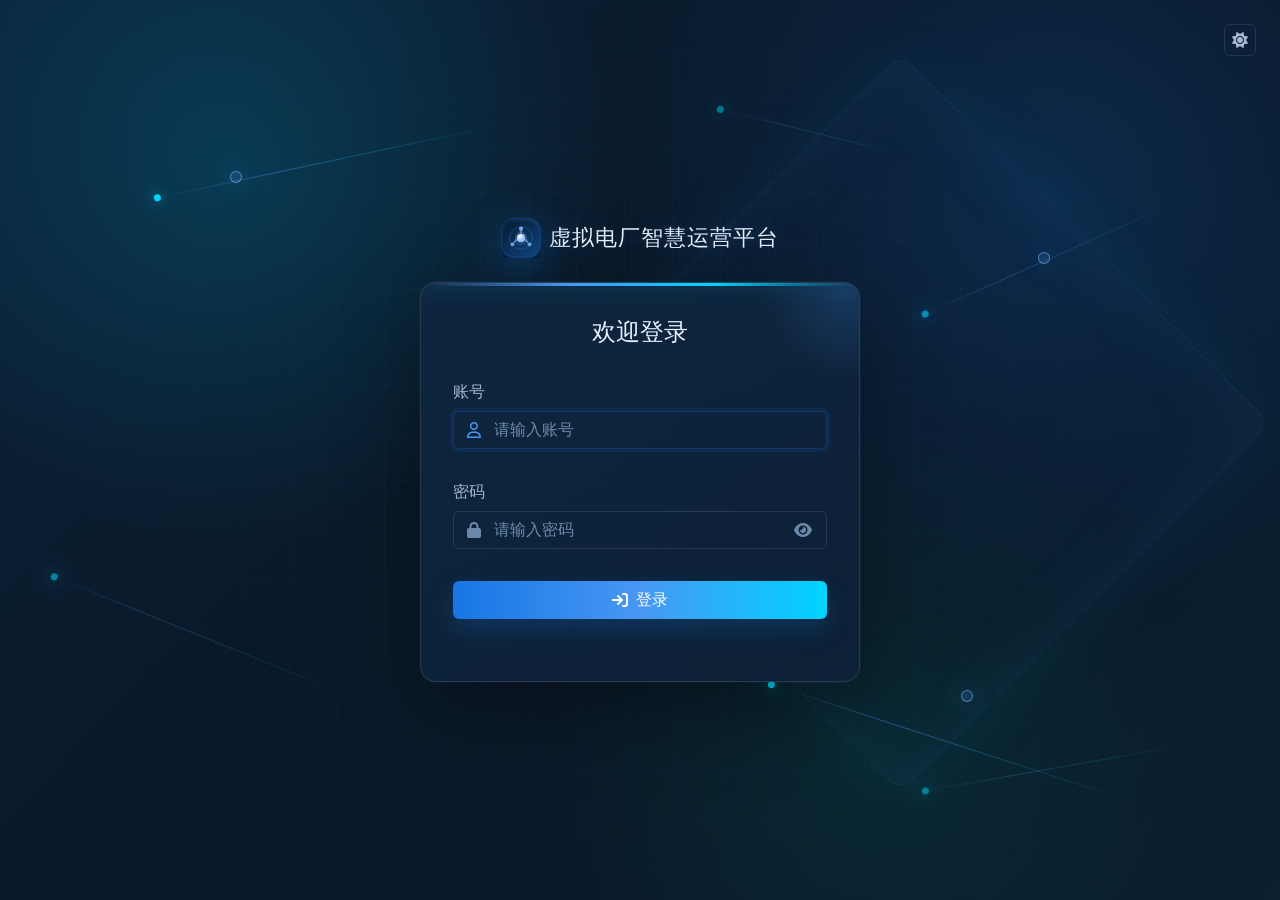
==== commit 58f38494: "Adjust login page system name size" ====
--- a/index.html
+++ b/index.html
@@ -249,9 +249,9 @@
 
 .brand-name {
   color: var(--text-primary);
-  font-size: 20px;
+  font-size: 22px;
   font-weight: var(--fw-bold);
-  line-height: 28px;
+  line-height: 30px;
   letter-spacing: 1px;
   white-space: nowrap;
 }
@@ -578,7 +578,8 @@
   }
 
   .brand-name {
-    font-size: 18px;
+    font-size: 20px;
+    line-height: 28px;
   }
 
   .energy-line,
@@ -735,7 +736,7 @@
   loginStatus.textContent = '登录成功，正在进入工作台';
 
   window.setTimeout(() => {
-    window.location.href = 'home.html';
+    window.location.href = 'optimization-decomposition.html';
   }, 500);
 });
 
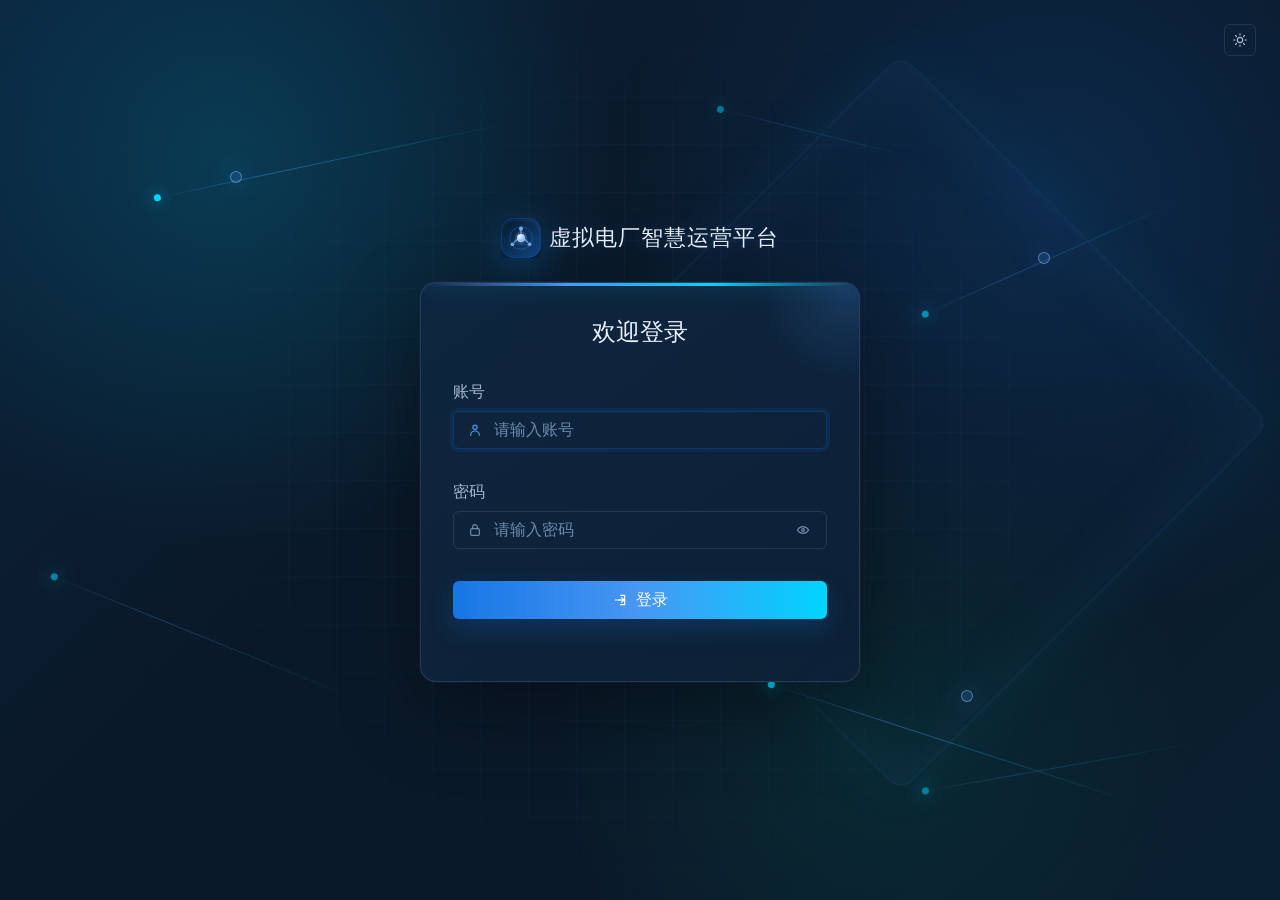
==== commit 66bf104e: "Sync local UI updates" ====
--- a/index.html
+++ b/index.html
@@ -10,7 +10,6 @@
 } catch (e) {}
 </script>
 <link rel="stylesheet" href="shared-theme.css">
-<link rel="stylesheet" href="https://cdnjs.cloudflare.com/ajax/libs/font-awesome/6.5.1/css/all.min.css">
 <style>
 :root {
   --space-1: 4px;
@@ -43,6 +42,8 @@
   min-width: 320px;
   font-family: var(--font-sans);
   color: var(--text-primary);
+  -webkit-font-smoothing: antialiased;
+  -moz-osx-font-smoothing: grayscale;
   background:
     radial-gradient(circle at 18% 18%, rgba(0, 212, 255, 0.16), transparent 30%),
     radial-gradient(circle at 82% 22%, rgba(23, 118, 229, 0.18), transparent 34%),
@@ -344,12 +345,19 @@
   position: absolute;
   top: 50%;
   left: 14px;
+  width: 16px;
+  height: 16px;
   color: var(--text-muted);
-  font-size: 16px;
-  line-height: 1;
   pointer-events: none;
   transform: translateY(-50%);
   transition: color 150ms ease;
+}
+
+.ui-icon {
+  display: block;
+  width: 16px;
+  height: 16px;
+  flex: 0 0 auto;
 }
 
 .input-wrap:focus-within .input-icon {
@@ -607,7 +615,7 @@
 </head>
 <body>
 <button class="theme-toggle" id="themeToggle" type="button" aria-label="切换页面主题" title="切换页面主题">
-  <i class="fa-solid fa-sun" aria-hidden="true"></i>
+  <svg class="ui-icon" aria-hidden="true"><use href="icon/login-icons.svg#sun"></use></svg>
 </button>
 
 <main class="login-page">
@@ -637,7 +645,7 @@
         <div class="form-row">
           <label class="form-label" for="account">账号</label>
           <div class="input-wrap">
-            <i class="fa-regular fa-user input-icon" aria-hidden="true"></i>
+            <svg class="input-icon" aria-hidden="true"><use href="icon/login-icons.svg#user"></use></svg>
             <input class="form-input has-icon" id="account" name="account" type="text" autocomplete="username" placeholder="请输入账号">
           </div>
           <div class="form-error" id="accountError" aria-live="polite"></div>
@@ -646,10 +654,10 @@
         <div class="form-row">
           <label class="form-label" for="password">密码</label>
           <div class="input-wrap">
-            <i class="fa-solid fa-lock input-icon" aria-hidden="true"></i>
+            <svg class="input-icon" aria-hidden="true"><use href="icon/login-icons.svg#lock"></use></svg>
             <input class="form-input has-icon has-toggle" id="password" name="password" type="password" autocomplete="current-password" placeholder="请输入密码">
             <button class="password-toggle" id="passwordToggle" type="button" aria-label="显示密码" title="显示密码">
-              <i class="fa-solid fa-eye" aria-hidden="true"></i>
+              <svg class="ui-icon" aria-hidden="true"><use href="icon/login-icons.svg#eye"></use></svg>
             </button>
           </div>
           <div class="form-error" id="passwordError" aria-live="polite"></div>
@@ -657,7 +665,7 @@
 
         <div class="login-actions">
           <button class="btn btn-primary btn-md" id="loginButton" type="submit">
-            <i class="fa-solid fa-arrow-right-to-bracket" aria-hidden="true"></i>
+            <svg class="ui-icon" aria-hidden="true"><use href="icon/login-icons.svg#login"></use></svg>
             <span>登录</span>
           </button>
           <div class="login-status" id="loginStatus" role="status" aria-live="polite"></div>
@@ -682,7 +690,7 @@
 
 function updateThemeButton() {
   const light = root.dataset.theme === 'light';
-  themeToggle.innerHTML = '<i class="fa-solid fa-' + (light ? 'moon' : 'sun') + '" aria-hidden="true"></i>';
+  themeToggle.innerHTML = '<svg class="ui-icon" aria-hidden="true"><use href="icon/login-icons.svg#' + (light ? 'moon' : 'sun') + '"></use></svg>';
   themeToggle.setAttribute('aria-label', light ? '切换为深色主题' : '切换为浅色主题');
   themeToggle.title = light ? '切换为深色主题' : '切换为浅色主题';
 }
@@ -718,7 +726,7 @@
 passwordToggle.addEventListener('click', () => {
   const visible = passwordInput.type === 'text';
   passwordInput.type = visible ? 'password' : 'text';
-  passwordToggle.innerHTML = '<i class="fa-solid fa-' + (visible ? 'eye' : 'eye-slash') + '" aria-hidden="true"></i>';
+  passwordToggle.innerHTML = '<svg class="ui-icon" aria-hidden="true"><use href="icon/login-icons.svg#' + (visible ? 'eye' : 'eye-slash') + '"></use></svg>';
   passwordToggle.setAttribute('aria-label', visible ? '显示密码' : '隐藏密码');
   passwordToggle.title = visible ? '显示密码' : '隐藏密码';
 });
